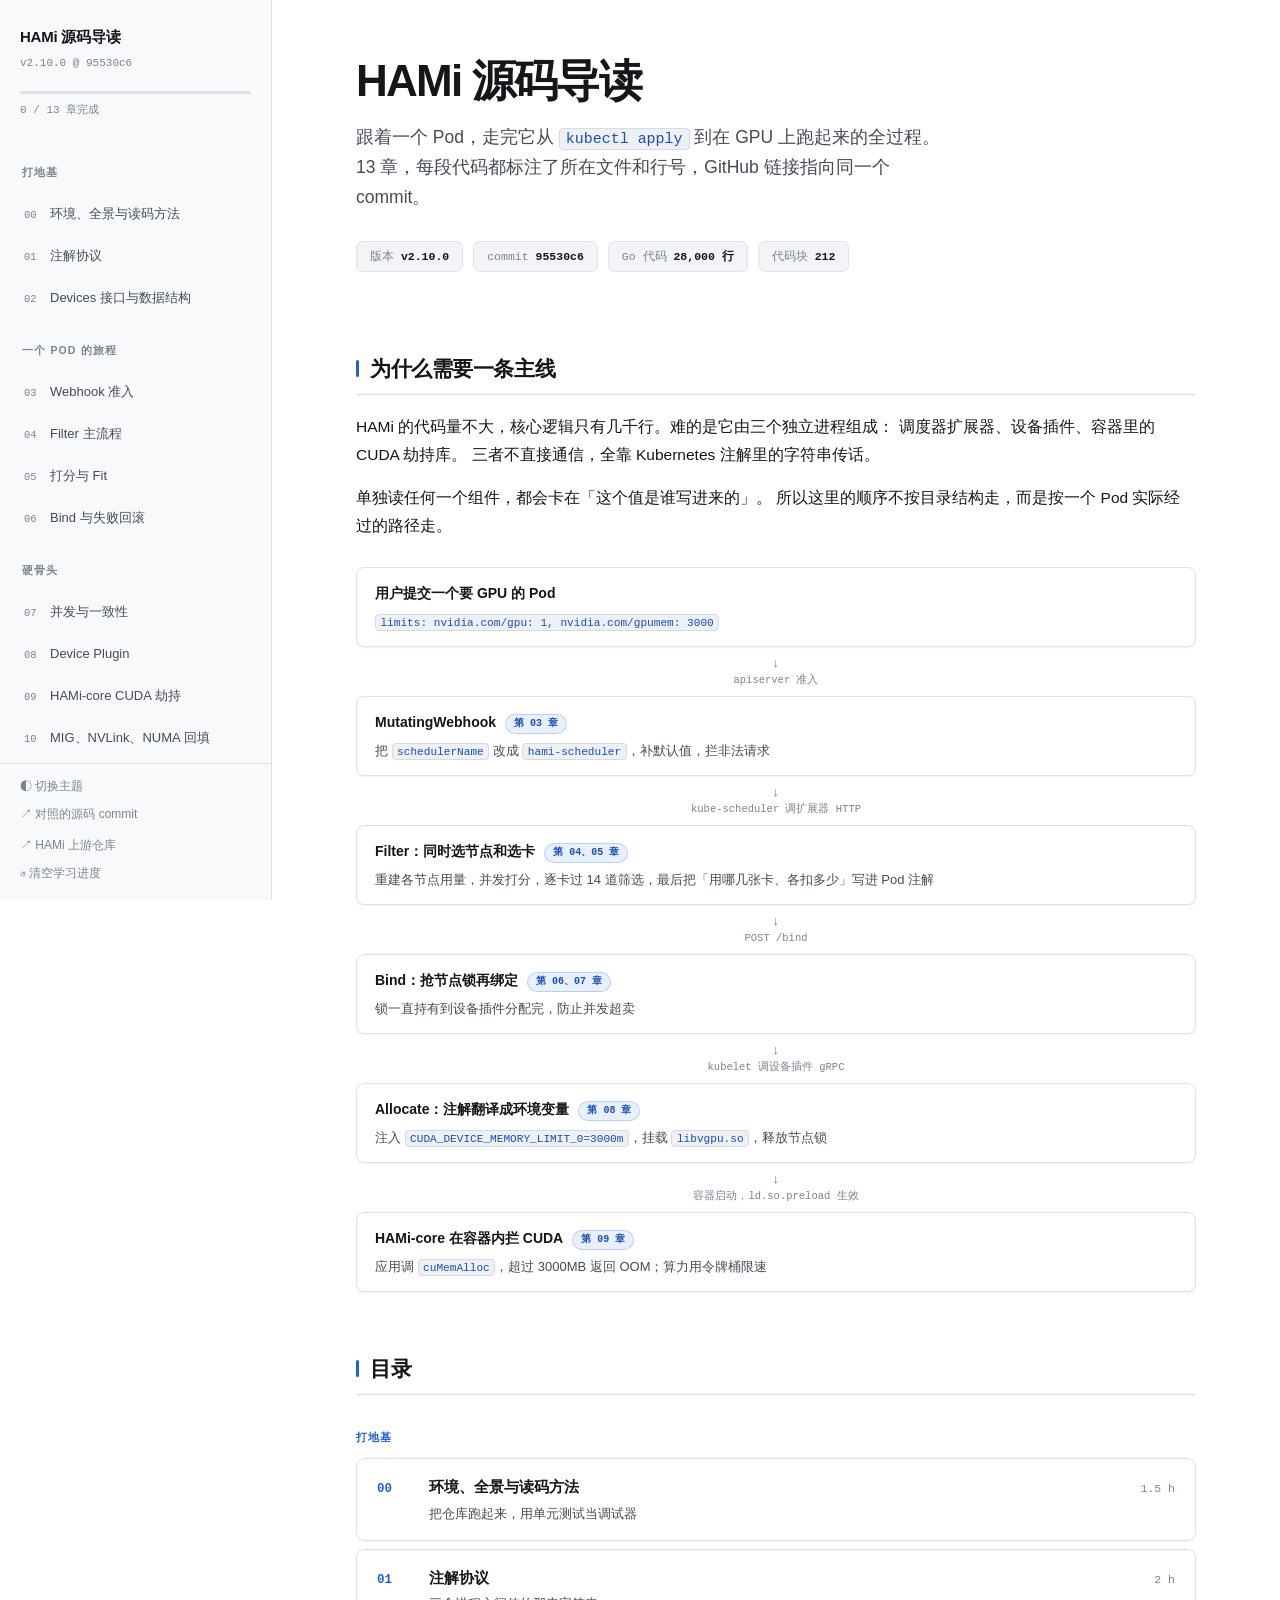
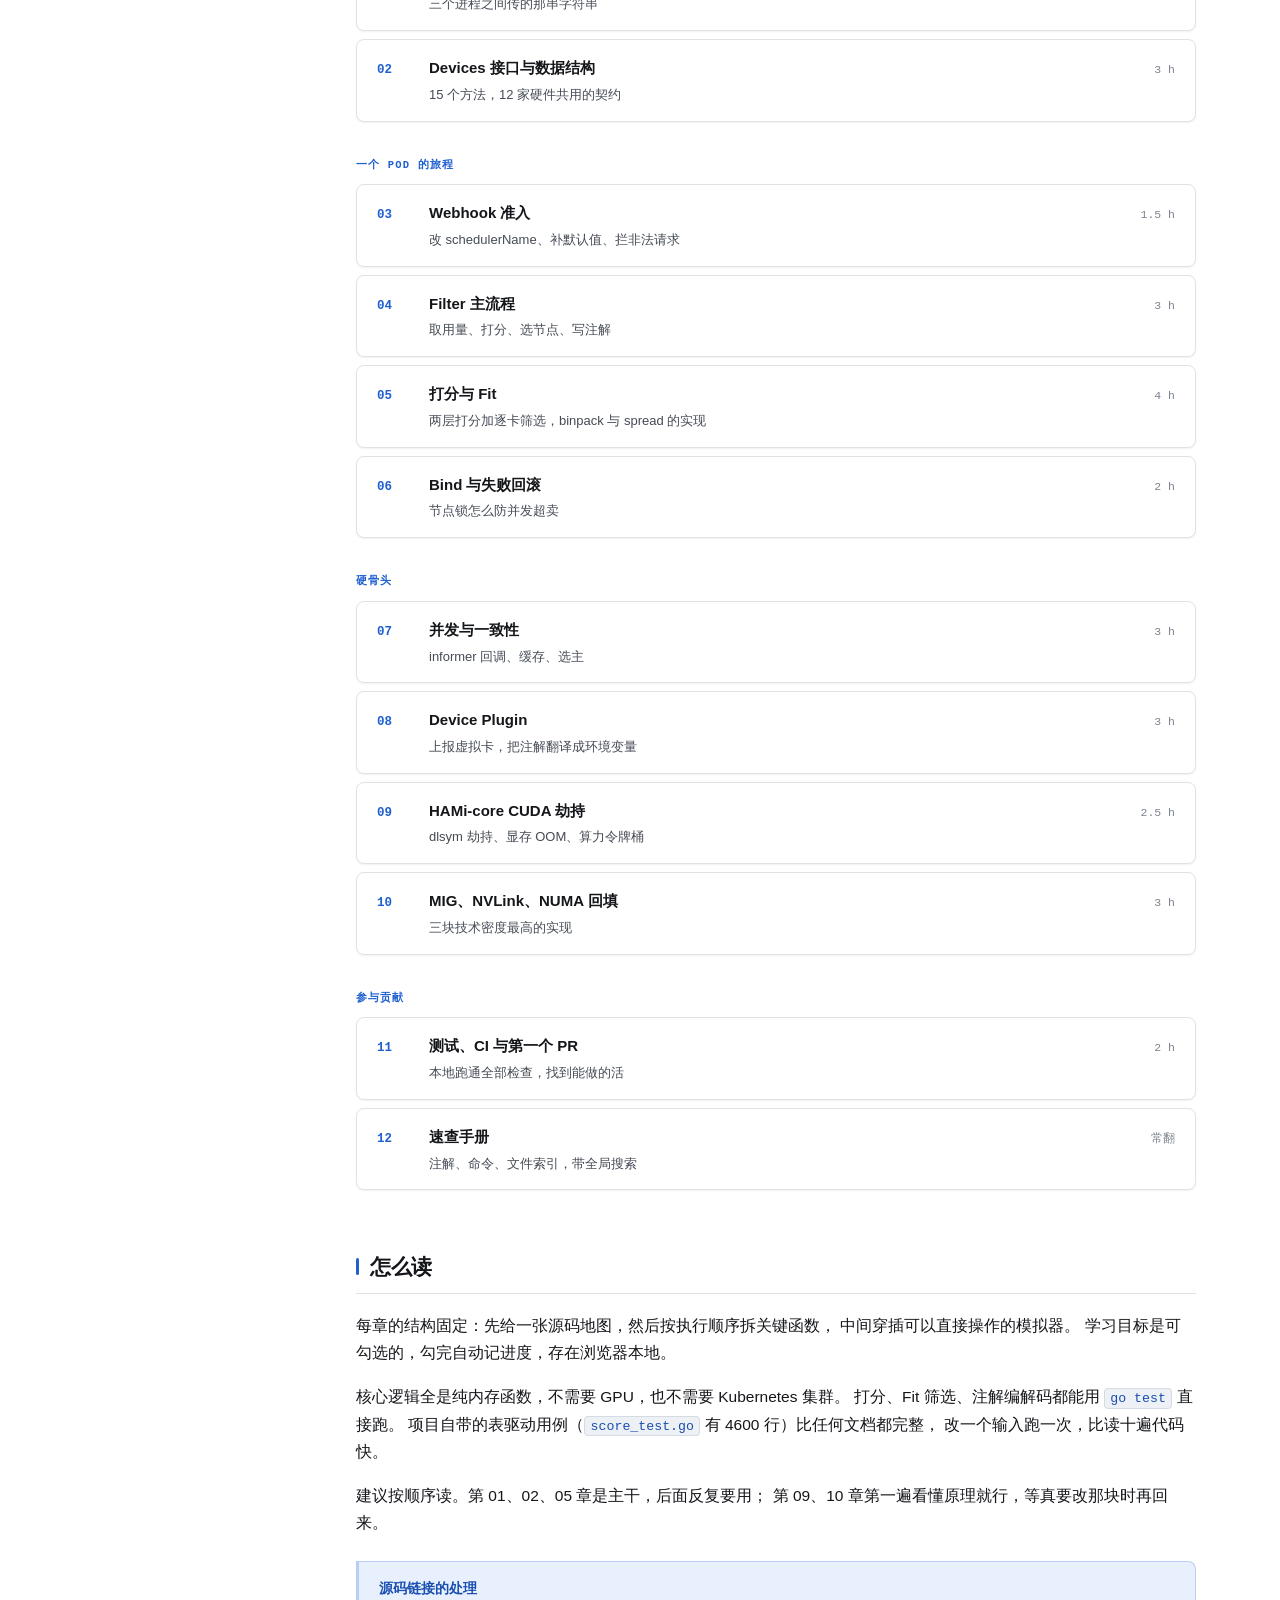
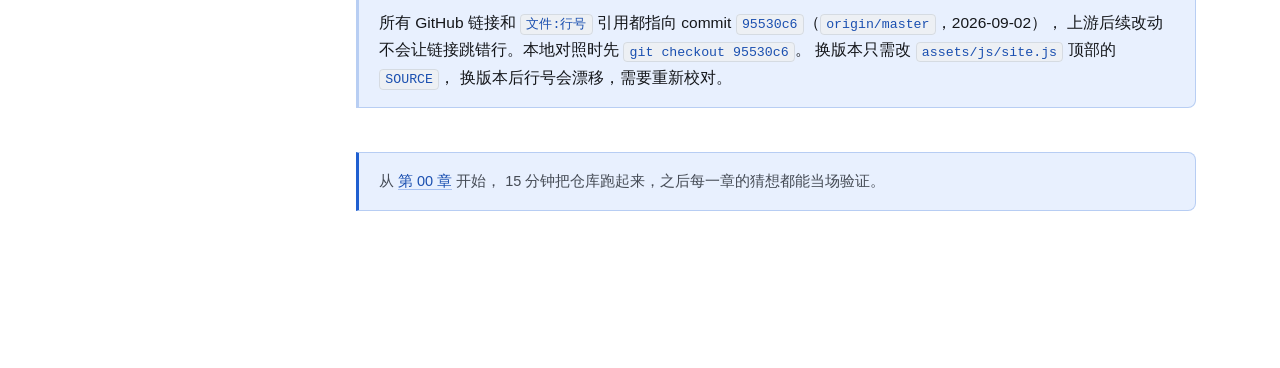
==== index.html @ 04f5b280 "init: HAMi source code walkthrough" ====
<!DOCTYPE html>
<html lang="zh-CN">
<head>
<meta charset="utf-8">
<meta name="viewport" content="width=device-width, initial-scale=1">
<title>HAMi 源码导读</title>
<link rel="stylesheet" href="assets/css/style.css">
<link rel="icon" href="data:image/svg+xml,%3Csvg xmlns='http://www.w3.org/2000/svg' viewBox='0 0 32 32'%3E%3Crect width='32' height='32' rx='7' fill='%2316181d'/%3E%3Ctext x='16' y='23' font-size='17' font-family='monospace' font-weight='bold' fill='%23fff' text-anchor='middle'%3EH%3C/text%3E%3C/svg%3E">
</head>
<body>
<div class="layout">
  <nav class="sidebar" id="sidebar"></nav>
  <main class="main">

    <div class="hero">
      <h1>HAMi 源码导读</h1>
      <p class="tagline">
        跟着一个 Pod，走完它从 <code>kubectl apply</code> 到在 GPU 上跑起来的全过程。
        13 章，每段代码都标注了所在文件和行号，GitHub 链接指向同一个 commit。
      </p>
      <div class="meta-chips">
        <span class="chip">版本 <b>v2.10.0</b></span>
        <span class="chip">commit <b>95530c6</b></span>
        <span class="chip">Go 代码 <b>28,000 行</b></span>
        <span class="chip">代码块 <b>212</b></span>
      </div>
    </div>

    <h2>为什么需要一条主线</h2>

    <p>
      HAMi 的代码量不大，核心逻辑只有几千行。难的是它由三个独立进程组成：
      调度器扩展器、设备插件、容器里的 CUDA 劫持库。
      三者不直接通信，全靠 Kubernetes 注解里的字符串传话。
    </p>

    <p>
      单独读任何一个组件，都会卡在「这个值是谁写进来的」。
      所以这里的顺序不按目录结构走，而是按一个 Pod 实际经过的路径走。
    </p>

    <div class="flow">
      <div class="node">
        <div class="h">用户提交一个要 GPU 的 Pod</div>
        <div class="d"><code>limits: nvidia.com/gpu: 1, nvidia.com/gpumem: 3000</code></div>
      </div>
      <div class="arrow">↓<span class="lbl">apiserver 准入</span></div>
      <div class="node">
        <div class="h">MutatingWebhook<span class="tag">第 03 章</span></div>
        <div class="d">把 <code>schedulerName</code> 改成 <code>hami-scheduler</code>，补默认值，拦非法请求</div>
      </div>
      <div class="arrow">↓<span class="lbl">kube-scheduler 调扩展器 HTTP</span></div>
      <div class="node">
        <div class="h">Filter：同时选节点和选卡<span class="tag">第 04、05 章</span></div>
        <div class="d">重建各节点用量，并发打分，逐卡过 14 道筛选，最后把「用哪几张卡、各扣多少」写进 Pod 注解</div>
      </div>
      <div class="arrow">↓<span class="lbl">POST /bind</span></div>
      <div class="node">
        <div class="h">Bind：抢节点锁再绑定<span class="tag">第 06、07 章</span></div>
        <div class="d">锁一直持有到设备插件分配完，防止并发超卖</div>
      </div>
      <div class="arrow">↓<span class="lbl">kubelet 调设备插件 gRPC</span></div>
      <div class="node">
        <div class="h">Allocate：注解翻译成环境变量<span class="tag">第 08 章</span></div>
        <div class="d">注入 <code>CUDA_DEVICE_MEMORY_LIMIT_0=3000m</code>，挂载 <code>libvgpu.so</code>，释放节点锁</div>
      </div>
      <div class="arrow">↓<span class="lbl">容器启动，ld.so.preload 生效</span></div>
      <div class="node">
        <div class="h">HAMi-core 在容器内拦 CUDA<span class="tag">第 09 章</span></div>
        <div class="d">应用调 <code>cuMemAlloc</code>，超过 3000MB 返回 OOM；算力用令牌桶限速</div>
      </div>
    </div>

    <h2>目录</h2>

    <div id="roadmap"></div>

    <h2>怎么读</h2>

    <p>
      每章的结构固定：先给一张源码地图，然后按执行顺序拆关键函数，
      中间穿插可以直接操作的模拟器。
      学习目标是可勾选的，勾完自动记进度，存在浏览器本地。
    </p>

    <p>
      核心逻辑全是纯内存函数，不需要 GPU，也不需要 Kubernetes 集群。
      打分、Fit 筛选、注解编解码都能用 <code>go test</code> 直接跑。
      项目自带的表驱动用例（<code>score_test.go</code> 有 4600 行）比任何文档都完整，
      改一个输入跑一次，比读十遍代码快。
    </p>

    <p>
      建议按顺序读。第 01、02、05 章是主干，后面反复要用；
      第 09、10 章第一遍看懂原理就行，等真要改那块时再回来。
    </p>

    <div class="note tip">
      <div class="t">源码链接的处理</div>
      <p style="margin-bottom:0">
        所有 GitHub 链接和 <code>文件:行号</code> 引用都指向 commit
        <code>95530c6</code>（<code>origin/master</code>，2026-09-02），
        上游后续改动不会让链接跳错行。本地对照时先 <code>git checkout 95530c6</code>。
        换版本只需改 <code>assets/js/site.js</code> 顶部的 <code>SOURCE</code>，
        换版本后行号会漂移，需要重新校对。
      </p>
    </div>

    <p class="next-hint">
      从 <a href="chapters/00-start.html">第 00 章</a> 开始，
      15 分钟把仓库跑起来，之后每一章的猜想都能当场验证。
    </p>

  </main>
</div>

<script src="assets/js/site.js"></script>
<script>
(function () {
  const host = document.getElementById('roadmap');
  let html = '';
  CHAPTERS.forEach(g => {
    html += `<div class="stage-label">${g.stage}</div><div class="roadmap">`;
    g.items.forEach(c => {
      html += `<a class="rm-card" data-ch="${c.id}" href="chapters/${c.file}">
        <div class="n">${c.id}</div>
        <div>
          <div class="t">${c.title}</div>
          <div class="d">${c.desc}</div>
        </div>
        <div class="r">${c.time}</div>
      </a>`;
    });
    html += '</div>';
  });
  host.innerHTML = html;
  updateProgress();
})();
</script>
</body>
</html>
---- assets/css/style.css ----
/* HAMi 源码导读 */

:root {
  color-scheme: light dark;

  --bg:          #ffffff;
  --bg-side:     #f8f9fb;
  --bg-sunken:   #f2f4f7;
  --bg-raised:   #ffffff;
  --bg-code:     #f7f8fa;
  --bg-code-hd:  #e9ecf1;
  --bg-inset:    #edf0f4;

  --fg:          #14161a;
  --fg-2:        #454b55;
  --fg-3:        #7c838f;

  --line:        #dfe3e8;
  --line-2:      #c3cad3;

  --accent:      #1f5fd0;
  --accent-fg:   #1a4fb0;
  --accent-wash: #e8f0fe;

  --red:         #bd2130;
  --red-wash:    #fdeeef;
  --amber:       #8a5300;
  --amber-wash:  #fdf3e3;
  --green:       #0d7048;
  --green-wash:  #e8f6ef;

  --c-comment:   #7c838f;
  --c-string:    #067a55;
  --c-keyword:   #9c2a70;
  --c-number:    #1355ad;
  --c-type:      #0a6a88;
  --c-fn:        #5f34ad;
  --c-attr:      #1355ad;

  --sidebar-w:   272px;
  --shadow-sm:   0 1px 2px rgba(16,20,28,.06);
  --shadow-md:   0 1px 3px rgba(16,20,28,.07), 0 4px 12px -4px rgba(16,20,28,.06);

  --mono: ui-monospace, "SF Mono", "Cascadia Code", "JetBrains Mono", Menlo, Consolas, monospace;
  --sans: -apple-system, BlinkMacSystemFont, "Segoe UI", Inter, "PingFang SC",
          "Hiragino Sans GB", "Microsoft YaHei", "Noto Sans CJK SC", sans-serif;

  /* 页面内联样式里用到的旧名字 */
  --fg-soft:     var(--fg-2);
  --fg-mute:     var(--fg-3);
  --bg-soft:     var(--bg-sunken);
  --blue:        var(--accent);
  --violet:      var(--accent);
  --rose:        var(--red);
}

@media (prefers-color-scheme: dark) {
  :root:not([data-theme="light"]) {
    --bg:          #0d0f13;
    --bg-side:     #090b0e;
    --bg-sunken:   #171a20;
    --bg-raised:   #14171d;
    --bg-code:     #14171d;
    --bg-code-hd:  #1c2028;
    --bg-inset:    #1f242c;

    --fg:          #eceef2;
    --fg-2:        #a8aeb9;
    --fg-3:        #717986;

    --line:        #262b33;
    --line-2:      #39404b;

    --accent:      #6f9ef8;
    --accent-fg:   #8fb4fb;
    --accent-wash: #131c2e;

    --red:         #f0868e;
    --red-wash:    #251418;
    --amber:       #e0aa4a;
    --amber-wash:  #251d11;
    --green:       #52c48f;
    --green-wash:  #10211b;

    --c-comment:   #717986;
    --c-string:    #74d3a0;
    --c-keyword:   #f294c6;
    --c-number:    #8ab6fa;
    --c-type:      #5ccbea;
    --c-fn:        #c4a0f7;
    --c-attr:      #8ab6fa;

    --shadow-sm:   0 1px 2px rgba(0,0,0,.45);
    --shadow-md:   0 1px 3px rgba(0,0,0,.5), 0 6px 16px -6px rgba(0,0,0,.6);
  }
}

:root[data-theme="dark"] {
  --bg:          #0d0f13;
  --bg-side:     #090b0e;
  --bg-sunken:   #171a20;
  --bg-raised:   #14171d;
  --bg-code:     #14171d;
  --bg-code-hd:  #1c2028;
  --bg-inset:    #1f242c;
  --fg:          #eceef2;
  --fg-2:        #a8aeb9;
  --fg-3:        #717986;
  --line:        #262b33;
  --line-2:      #39404b;
  --accent:      #6f9ef8;
  --accent-fg:   #8fb4fb;
  --accent-wash: #131c2e;
  --red:         #f0868e;
  --red-wash:    #251418;
  --amber:       #e0aa4a;
  --amber-wash:  #251d11;
  --green:       #52c48f;
  --green-wash:  #10211b;
  --c-comment:   #717986;
  --c-string:    #74d3a0;
  --c-keyword:   #f294c6;
  --c-number:    #8ab6fa;
  --c-type:      #5ccbea;
  --c-fn:        #c4a0f7;
  --c-attr:      #8ab6fa;
  --shadow-sm:   0 1px 2px rgba(0,0,0,.45);
  --shadow-md:   0 1px 3px rgba(0,0,0,.5), 0 6px 16px -6px rgba(0,0,0,.6);
}

* { box-sizing: border-box; }
html { scroll-behavior: smooth; scroll-padding-top: 32px; -webkit-text-size-adjust: 100%; }

body {
  margin: 0;
  background: var(--bg);
  color: var(--fg);
  font-family: var(--sans);
  font-size: 15.5px;
  line-height: 1.78;
  -webkit-font-smoothing: antialiased;
}

/* ══ 滚动条 ══ */
* { scrollbar-width: thin; scrollbar-color: var(--line-2) transparent; }
::-webkit-scrollbar { width: 11px; height: 11px; }
::-webkit-scrollbar-track { background: transparent; }
::-webkit-scrollbar-thumb {
  background: var(--line-2);
  border: 3px solid transparent;
  border-radius: 8px;
  background-clip: padding-box;
}
::-webkit-scrollbar-thumb:hover { background: var(--fg-3); background-clip: padding-box; }
::-webkit-scrollbar-corner { background: transparent; }

/* ══ 布局 ══ */
.layout { display: flex; }

.sidebar {
  width: var(--sidebar-w);
  flex: 0 0 var(--sidebar-w);
  background: var(--bg-side);
  border-right: 1px solid var(--line);
  position: sticky; top: 0; height: 100vh;
  display: flex; flex-direction: column;   /* 底部那组链接固定，不跟着滚 */
  overflow: hidden;
  padding: 24px 0 0;
}

.main { flex: 1 1 auto; min-width: 0; padding: 56px 60px 160px; max-width: 960px; margin: 0 auto; }

@media (max-width: 900px) {
  .sidebar {
    position: fixed; z-index: 60; left: 0; top: 0;
    transform: translateX(-100%); transition: transform .2s cubic-bezier(.4,0,.2,1);
  }
  .sidebar.open { transform: none; box-shadow: 0 0 0 100vmax rgba(0,0,0,.45); }
  .main { padding: 70px 20px 120px; }
  .menu-btn { display: flex !important; }
}

.menu-btn {
  display: none; position: fixed; top: 12px; left: 12px; z-index: 70;
  width: 36px; height: 36px; border-radius: 8px;
  align-items: center; justify-content: center;
  background: var(--bg); border: 1px solid var(--line-2);
  color: var(--fg); cursor: pointer; font-size: 15px; box-shadow: var(--shadow-sm);
}

/* ══ 侧边栏 ══ */
.brand { flex: none; padding: 0 20px 18px; }
.brand a { text-decoration: none; color: inherit; display: block; border: 0; }
.brand h1 { font-size: 15px; font-weight: 700; margin: 0 0 3px; letter-spacing: -.015em; }
.brand .sub { font-size: 11px; color: var(--fg-3); font-family: var(--mono); }

.progress-wrap { flex: none; padding: 0 20px 6px; }
.progress-bar { height: 3px; background: var(--line); border-radius: 2px; overflow: hidden; }
.progress-bar > i {
  display: block; height: 100%; background: var(--accent);
  width: 0; border-radius: 2px; transition: width .4s cubic-bezier(.4,0,.2,1);
}
.progress-text { font-size: 11px; color: var(--fg-3); margin-top: 7px; font-family: var(--mono); }

.nav {
  flex: 1 1 auto; overflow-y: auto; overscroll-behavior: contain;
  list-style: none; margin: 18px 0 0; padding: 0 10px 16px;
}
.nav .group {
  font-size: 10.5px; letter-spacing: .11em; text-transform: uppercase;
  color: var(--fg-3); padding: 18px 12px 7px; font-weight: 700;
}
.nav li:first-child .group { padding-top: 0; }
.nav a {
  display: flex; align-items: baseline; gap: 10px;
  padding: 7px 12px; border-radius: 6px;
  color: var(--fg-2); text-decoration: none; border: 0;
  font-size: 13px; line-height: 1.55;
  border-left: 2px solid transparent;
}
.nav a:hover { background: var(--bg-sunken); color: var(--fg); }
.nav a.active {
  background: var(--accent-wash); color: var(--accent-fg);
  font-weight: 700; border-left-color: var(--accent);
  border-radius: 0 6px 6px 0;
}
.nav .num { flex: 0 0 auto; font-family: var(--mono); font-size: 10.5px; color: var(--fg-3); min-width: 16px; }
.nav a.active .num { color: var(--accent); }
.nav .t { flex: 1 1 auto; }
.nav .done-dot { flex: 0 0 auto; color: var(--green); font-size: 11px; }

.side-foot {
  flex: none;                                  /* 钉在底部，不随目录滚动 */
  padding: 14px 20px 18px; margin: 0;
  border-top: 1px solid var(--line);
  background: var(--bg-side);
}
.side-foot button, .side-foot a {
  display: block; width: 100%; text-align: left; margin-bottom: 9px;
  background: none; border: 0; padding: 0; font-size: 12px;
  color: var(--fg-3); cursor: pointer; font-family: inherit; text-decoration: none;
}
.side-foot > :last-child { margin-bottom: 0; }
.side-foot button:hover, .side-foot a:hover { color: var(--accent-fg); }

/* ══ 排版 ══ */
.page-kicker {
  font-family: var(--mono); font-size: 11.5px; color: var(--accent);
  letter-spacing: .03em; margin-bottom: 14px; font-weight: 600;
}
h1.page-title { font-size: 34px; line-height: 1.22; margin: 0 0 16px; letter-spacing: -.03em; font-weight: 700; }
.page-lede { font-size: 17px; line-height: 1.72; color: var(--fg-2); margin: 0 0 42px; }

h2 {
  font-size: 21px; margin: 62px 0 18px; letter-spacing: -.02em;
  font-weight: 700; line-height: 1.4;
  padding-bottom: 11px; border-bottom: 1px solid var(--line);
}
h2::before {
  content: ""; display: inline-block;
  width: 3px; height: .82em; border-radius: 2px;
  background: var(--accent); margin-right: 11px; vertical-align: -1px;
}
h3 { font-size: 16.5px; margin: 40px 0 12px; font-weight: 700; letter-spacing: -.012em; }
h4 { font-size: 14.5px; margin: 26px 0 8px; color: var(--fg-2); font-weight: 650; }

p { margin: 0 0 16px; }
ul, ol { margin: 0 0 16px; padding-left: 22px; }
li { margin-bottom: 8px; }
li::marker { color: var(--fg-3); }
li > ul, li > ol { margin-top: 8px; }

a { color: var(--accent-fg); text-decoration: none; border-bottom: 1px solid color-mix(in srgb, var(--accent) 32%, transparent); }
a:hover { border-bottom-color: var(--accent); background: color-mix(in srgb, var(--accent) 8%, transparent); }

strong, b { font-weight: 700; color: var(--fg); }

code:not(pre code) {
  font-family: var(--mono); font-size: .855em;
  background: var(--bg-inset); padding: .14em .4em; border-radius: 4px;
  color: var(--accent-fg); border: 1px solid color-mix(in srgb, var(--line-2) 55%, transparent);
}
a code { color: inherit; border-color: transparent; }
strong code, b code, th code { color: var(--fg); }

hr { border: 0; border-top: 1px solid var(--line); margin: 48px 0; }

/* ══ 代码块 ══ */
.codeblock {
  margin: 20px 0 26px;
  border: 1px solid var(--line);
  border-radius: 8px;
  overflow: hidden;
  background: var(--bg-code);
  box-shadow: var(--shadow-sm);
}
.codeblock > header {
  display: flex; align-items: center; gap: 10px;
  padding: 9px 18px;
  background: var(--bg-code-hd);
  border-bottom: 1px solid var(--line);
  font-family: var(--mono); font-size: 11px; color: var(--fg-3);
  flex-wrap: wrap;
}
.codeblock > header .path b { color: var(--fg); font-weight: 700; }
.codeblock > header .spacer { flex: 1 1 auto; }
.codeblock > header a.gh,
.codeblock > header button {
  font-family: var(--mono); font-size: 10.5px;
  background: none; border: 0; color: var(--fg-3);
  padding: 2px 0; cursor: pointer; text-decoration: none; white-space: nowrap;
}
.codeblock > header a.gh:hover,
.codeblock > header button:hover { color: var(--accent-fg); background: none; }
.codeblock > header button { margin-left: 14px; }

.codeblock pre {
  margin: 0; padding: 14px 0; overflow-x: auto;
  font-family: var(--mono); font-size: 12.5px; line-height: 1.75;
  tab-size: 4; -moz-tab-size: 4;
}
.codeblock pre code { display: block; min-width: max-content; }

/* 每行左右都留内边距，没有行号的块（终端命令等）也不会贴着边框 */
.codeblock .row { display: block; padding: 0 18px; }
.codeblock .ln {
  display: inline-block; width: 40px; padding-right: 12px; margin-right: 15px;
  text-align: right; color: var(--fg-3); opacity: .7; user-select: none;
  border-right: 1px solid var(--line);
  font-variant-numeric: tabular-nums;
}
.codeblock .row.hl { background: var(--accent-wash); box-shadow: inset 2px 0 0 var(--accent); }
.codeblock .row.hl .ln { opacity: 1; color: var(--accent); border-right-color: color-mix(in srgb, var(--accent) 40%, transparent); }

.tok-comment { color: var(--c-comment); }
.tok-string  { color: var(--c-string); }
.tok-keyword { color: var(--c-keyword); }
.tok-number  { color: var(--c-number); }
.tok-type    { color: var(--c-type); }
.tok-fn      { color: var(--c-fn); }
.tok-attr    { color: var(--c-attr); }

/* ══ 旁注 ══ */
.note {
  border: 1px solid var(--line);
  border-left: 3px solid var(--line-2);
  border-radius: 0 8px 8px 0;
  background: var(--bg-sunken);
  padding: 15px 20px;
  margin: 24px 0;
}
.note > .t { font-weight: 700; font-size: 13.5px; margin-bottom: 8px; color: var(--fg); }
.note > :last-child { margin-bottom: 0; }
.note .codeblock { box-shadow: none; background: var(--bg); }

.note.warn { border-left-color: var(--amber); background: var(--amber-wash); border-color: color-mix(in srgb, var(--amber) 26%, transparent); }
.note.warn > .t { color: var(--amber); }
.note.trap { border-left-color: var(--red); background: var(--red-wash); border-color: color-mix(in srgb, var(--red) 24%, transparent); }
.note.trap > .t { color: var(--red); }
.note.tip, .note.analogy {
  border-left-color: var(--accent); background: var(--accent-wash);
  border-color: color-mix(in srgb, var(--accent) 24%, transparent);
}
.note.tip > .t, .note.analogy > .t { color: var(--accent-fg); }

/* ══ 表格 ══ */
.tbl-wrap {
  overflow-x: auto; margin: 20px 0 28px;
  border: 1px solid var(--line); border-radius: 8px; box-shadow: var(--shadow-sm);
}
table { border-collapse: collapse; width: 100%; font-size: 13.5px; line-height: 1.65; }
th, td { padding: 11px 18px; text-align: left; border-bottom: 1px solid var(--line); vertical-align: top; }
th {
  background: var(--bg-code-hd); font-weight: 700; font-size: 11px; color: var(--fg-2);
  text-transform: uppercase; letter-spacing: .07em; white-space: nowrap;
}
tr:hover td { background: color-mix(in srgb, var(--accent) 4%, transparent); }
tr:last-child td { border-bottom: 0; }
td code, th code { font-size: 12px; }

/* ══ 学习目标 ══ */
.goals {
  border: 1px solid var(--line); border-left: 3px solid var(--accent);
  border-radius: 0 8px 8px 0;
  background: var(--bg-sunken);
  padding: 18px 22px; margin: 0 0 44px;
}
.goals h3 {
  margin: 0 0 14px; font-size: 11px; color: var(--accent-fg);
  text-transform: uppercase; letter-spacing: .1em; font-weight: 700;
}
.goals ul { list-style: none; padding: 0; margin: 0; }
.goals li { display: flex; gap: 11px; align-items: flex-start; margin-bottom: 10px; font-size: 14px; }
.goals li:last-child { margin-bottom: 0; }
.goals input[type=checkbox] {
  margin: 6px 0 0; accent-color: var(--accent); width: 14px; height: 14px; flex: none; cursor: pointer;
}
.goals label { cursor: pointer; color: var(--fg-2); line-height: 1.68; }
.goals input:checked + label { color: var(--fg-3); text-decoration: line-through; }

/* ══ 步骤 ══ */
.steps { counter-reset: step; list-style: none; padding: 0; margin: 24px 0; }
.steps > li { counter-increment: step; position: relative; padding-left: 42px; margin-bottom: 28px; }
.steps > li::before {
  content: counter(step, decimal-leading-zero);
  position: absolute; left: 0; top: 1px;
  width: 27px; height: 27px; border-radius: 50%;
  background: var(--accent-wash); color: var(--accent-fg);
  border: 1px solid color-mix(in srgb, var(--accent) 26%, transparent);
  font-family: var(--mono); font-size: 11px; font-weight: 700;
  display: flex; align-items: center; justify-content: center;
}
.steps > li > .st { font-weight: 700; display: block; margin-bottom: 6px; }

/* ══ 流程 ══ */
.flow { margin: 28px 0; display: flex; flex-direction: column; }
.flow .node {
  border: 1px solid var(--line); border-radius: 8px;
  padding: 14px 18px; background: var(--bg-raised); box-shadow: var(--shadow-sm);
}
.flow .node .h { font-weight: 700; font-size: 14px; line-height: 1.6; }
.flow .node .h .tag {
  display: inline-block; margin-left: 9px; vertical-align: 1px;
  font-family: var(--mono); font-size: 10px; font-weight: 600;
  color: var(--accent-fg); background: var(--accent-wash);
  border: 1px solid color-mix(in srgb, var(--accent) 22%, transparent);
  padding: 1px 8px; border-radius: 20px;
}
.flow .node .d { font-size: 13px; color: var(--fg-2); margin-top: 6px; line-height: 1.65; }
.flow .node .src { font-family: var(--mono); font-size: 11px; margin-top: 8px; }
.flow .arrow { align-self: center; color: var(--fg-3); font-size: 13px; line-height: 1; padding: 10px 0; font-family: var(--mono); text-align: center; }
.flow .arrow .lbl { font-size: 10.5px; color: var(--fg-3); display: block; margin-top: 5px; }

/* ══ 交互面板 ══ */
.lab {
  border: 1px solid var(--line-2); border-radius: 8px;
  margin: 28px 0; overflow: hidden; box-shadow: var(--shadow-md);
  background: var(--bg-raised);
}
.lab > header {
  padding: 12px 18px; border-bottom: 1px solid var(--line);
  background: var(--bg-code-hd);
  font-weight: 700; font-size: 13.5px; line-height: 1.6;
}
.lab > header .badge {
  display: inline-block; margin-left: 9px; vertical-align: 1px;
  font-family: var(--mono); font-size: 9.5px; letter-spacing: .08em; text-transform: uppercase;
  color: var(--accent-fg); background: var(--accent-wash);
  border: 1px solid color-mix(in srgb, var(--accent) 24%, transparent);
  padding: 2px 8px; border-radius: 20px; font-weight: 700;
}
.lab .body { padding: 18px; }
.lab .body > p:first-child { margin-top: 0; }
.lab .row2 { display: grid; grid-template-columns: 1fr 1fr; gap: 16px; }
@media (max-width: 720px) { .lab .row2 { grid-template-columns: 1fr; } }

.lab label.f {
  display: block; font-size: 10.5px; color: var(--fg-3); margin-bottom: 5px;
  font-family: var(--mono); letter-spacing: .05em; text-transform: uppercase;
}
.lab input[type=text], .lab input[type=number], .lab select, .lab textarea {
  width: 100%; padding: 7px 11px; border-radius: 6px;
  border: 1px solid var(--line-2); background: var(--bg); color: var(--fg);
  font-family: var(--mono); font-size: 12px;
}
.lab textarea { resize: vertical; line-height: 1.65; }
.lab input:focus, .lab select:focus, .lab textarea:focus {
  outline: none; border-color: var(--accent);
  box-shadow: 0 0 0 3px color-mix(in srgb, var(--accent) 18%, transparent);
}
.lab .btn {
  background: var(--accent); color: #fff; border: 1px solid transparent;
  border-radius: 6px; padding: 7px 16px; font-size: 12.5px; font-weight: 700;
  cursor: pointer; font-family: inherit; line-height: 1.6;
}
.lab .btn:hover { filter: brightness(1.1); }
.lab .btn.ghost { background: var(--bg); color: var(--fg-2); border-color: var(--line-2); font-weight: 500; }
.lab .btn.ghost:hover { color: var(--accent-fg); border-color: var(--accent); filter: none; }
.lab .out {
  margin-top: 16px; background: var(--bg-code); border: 1px solid var(--line);
  border-radius: 7px; padding: 15px 18px; font-family: var(--mono); font-size: 12px;
  line-height: 1.8; overflow-x: auto; white-space: pre-wrap; word-break: break-word;
}
.lab .out .ok   { color: var(--green); }
.lab .out .bad  { color: var(--red); }
.lab .out .dim  { color: var(--fg-3); }
.lab .out .key  { color: var(--accent-fg); }
.lab .out .warn { color: var(--amber); }
.lab .field-row { display: flex; gap: 12px; align-items: flex-end; flex-wrap: wrap; margin-bottom: 14px; }
.lab .field-row > div { flex: 1 1 108px; min-width: 90px; }
.lab .btns { display: flex; gap: 8px; flex-wrap: wrap; }

.devbar { margin-bottom: 14px; }
.devbar .top { display: flex; justify-content: space-between; gap: 12px; font-family: var(--mono); font-size: 11px; margin-bottom: 5px; }
.devbar .track { height: 8px; background: var(--bg-inset); border-radius: 4px; overflow: hidden; display: flex; }
.devbar .track i { display: block; height: 100%; }
.devbar .track i.used { background: var(--fg-3); }
.devbar .track i.new  { background: var(--accent); }
.devbar.rejected .track i.used { background: color-mix(in srgb, var(--red) 60%, transparent); }
.devbar .why { font-size: 11px; color: var(--red); font-family: var(--mono); margin-top: 5px; }
.devbar .why.pass { color: var(--green); }


/* ══ 自测 ══ */
.quiz {
  border: 1px solid var(--line); border-radius: 8px;
  background: var(--bg-raised); box-shadow: var(--shadow-sm);
  padding: 18px 20px; margin: 24px 0;
}
/* .q 里既有自由文本又有 <code>，不能用 flex，否则每段都会被拆成一列 */
.quiz .q { font-weight: 700; margin-bottom: 14px; font-size: 14.5px; line-height: 1.72; }
.quiz .qn {
  display: inline-block; margin-right: 10px; vertical-align: 2px;
  color: var(--accent-fg); background: var(--accent-wash);
  border: 1px solid color-mix(in srgb, var(--accent) 24%, transparent);
  font-family: var(--mono); font-size: 10.5px; font-weight: 700;
  padding: 1px 8px; border-radius: 20px;
}
.quiz .q code { font-weight: 600; white-space: normal; }
.quiz .opt {
  display: flex; gap: 11px; align-items: flex-start;
  padding: 10px 14px; border: 1px solid var(--line); border-radius: 7px;
  margin-bottom: 8px; cursor: pointer; font-size: 13.5px; line-height: 1.65;
  background: var(--bg); transition: border-color .12s, background .12s;
}
.quiz .opt:hover { border-color: var(--accent); background: var(--accent-wash); }
.quiz .opt .k { font-family: var(--mono); font-weight: 700; color: var(--fg-3); flex: none; font-size: 12px; padding-top: 1px; }
.quiz .opt > span:last-child { flex: 1 1 auto; min-width: 0; }
.quiz .opt.correct { border-color: var(--green); background: var(--green-wash); }
.quiz .opt.correct .k { color: var(--green); }
.quiz .opt.wrong { border-color: var(--red); background: var(--red-wash); }
.quiz .opt.wrong .k { color: var(--red); }
.quiz .expl {
  display: none; margin-top: 12px; padding: 14px 16px; border-radius: 7px;
  background: var(--bg-sunken); border: 1px solid var(--line);
  border-left: 3px solid var(--accent);
  font-size: 13.5px; color: var(--fg-2); line-height: 1.8;
}
.quiz .expl.show { display: block; }
.quiz .expl b, .quiz .expl strong { color: var(--fg); }

/* ══ 折叠 ══ */
details.fold {
  border: 1px solid var(--line); border-radius: 8px;
  background: var(--bg-raised); margin: 14px 0; overflow: hidden;
}
details.fold > summary {
  padding: 12px 18px; cursor: pointer; font-weight: 700; font-size: 13.5px;
  list-style: none; line-height: 1.6;
  background: var(--bg-sunken);
}
details.fold > summary::-webkit-details-marker { display: none; }
details.fold > summary::before { content: "+"; color: var(--accent); font-family: var(--mono); font-size: 13px; font-weight: 700; margin-right: 10px; }
details.fold[open] > summary::before { content: "\2212"; }
details.fold > summary:hover { color: var(--accent-fg); }
details.fold > .fold-body { padding: 16px 18px; border-top: 1px solid var(--line); }
details.fold > .fold-body > :first-child { margin-top: 0; }
details.fold > .fold-body > :last-child { margin-bottom: 0; }
details.fold .fold { margin: 10px 0; }

/* 章末承接段 */
.next-hint {
  margin: 44px 0 0; padding: 16px 20px;
  border: 1px solid color-mix(in srgb, var(--accent) 24%, transparent);
  border-left: 3px solid var(--accent);
  background: var(--accent-wash);
  border-radius: 0 8px 8px 0;
  color: var(--fg-2); font-size: 14.5px;
}

/* ══ 上下章 ══ */
.chapter-nav { display: flex; gap: 14px; margin-top: 80px; }
.chapter-nav a {
  flex: 1 1 0; padding: 16px 20px; min-width: 0;
  border: 1px solid var(--line); border-radius: 8px;
  background: var(--bg-raised); text-decoration: none; color: inherit;
  box-shadow: var(--shadow-sm);
}
.chapter-nav a:hover { border-color: var(--accent); background: var(--accent-wash); }
.chapter-nav .dir { font-size: 11px; color: var(--fg-3); font-family: var(--mono); margin-bottom: 5px; }
.chapter-nav .ttl { font-weight: 700; font-size: 14px; line-height: 1.5; }
.chapter-nav a.next { text-align: right; }
@media (max-width: 640px) { .chapter-nav { flex-direction: column; } .chapter-nav a.next { text-align: left; } }

/* ══ 首页 ══ */
.hero { padding: 0 0 10px; }
.hero h1 { font-size: 44px; line-height: 1.12; margin: 0 0 18px; letter-spacing: -.04em; font-weight: 750; }
.hero .tagline { font-size: 17.5px; line-height: 1.7; color: var(--fg-2); max-width: 62ch; margin: 0 0 28px; }

.meta-chips { display: flex; gap: 10px; flex-wrap: wrap; margin-bottom: 10px; }
.chip {
  font-size: 11.5px; color: var(--fg-3); font-family: var(--mono);
  border: 1px solid var(--line); background: var(--bg-sunken);
  padding: 6px 13px; border-radius: 7px; line-height: 1.5;
}
.chip b { color: var(--fg); font-weight: 700; }

.roadmap { display: flex; flex-direction: column; gap: 8px; margin: 0 0 6px; }
.rm-card {
  display: grid; grid-template-columns: 36px 1fr auto; gap: 16px; align-items: baseline;
  padding: 15px 20px; text-decoration: none; color: inherit;
  border: 1px solid var(--line); border-radius: 8px; background: var(--bg-raised);
  box-shadow: var(--shadow-sm);
}
.rm-card:hover { border-color: var(--accent); background: var(--accent-wash); }
.rm-card:hover .t { color: var(--accent-fg); }
.rm-card .n { font-family: var(--mono); font-size: 12.5px; color: var(--accent); font-weight: 700; }
.rm-card.done .n { color: var(--green); }
.rm-card.done .n::after { content: " \2713"; }
.rm-card .t { font-weight: 700; font-size: 15px; margin-bottom: 3px; }
.rm-card .d { font-size: 13px; color: var(--fg-2); line-height: 1.6; }
.rm-card .r { font-family: var(--mono); font-size: 11.5px; color: var(--fg-3); text-align: right; white-space: nowrap; }
@media (max-width: 640px) { .rm-card { grid-template-columns: 30px 1fr; } .rm-card .r { display: none; } }

.stage-label {
  font-family: var(--mono); font-size: 10.5px; letter-spacing: .11em; text-transform: uppercase;
  color: var(--accent); margin: 34px 0 10px; font-weight: 700;
}

.kbd { font-family: var(--mono); font-size: 11px; border: 1px solid var(--line-2); border-bottom-width: 2px; border-radius: 4px; padding: 1px 5px; background: var(--bg-sunken); }

.toast {
  position: fixed; bottom: 28px; left: 50%; transform: translateX(-50%) translateY(12px);
  background: var(--fg); color: var(--bg); padding: 9px 18px; border-radius: 8px;
  font-size: 12.5px; opacity: 0; pointer-events: none;
  transition: opacity .2s, transform .2s; z-index: 200; box-shadow: var(--shadow-md);
}
.toast.show { opacity: 1; transform: translateX(-50%); }

::selection { background: color-mix(in srgb, var(--accent) 26%, transparent); }
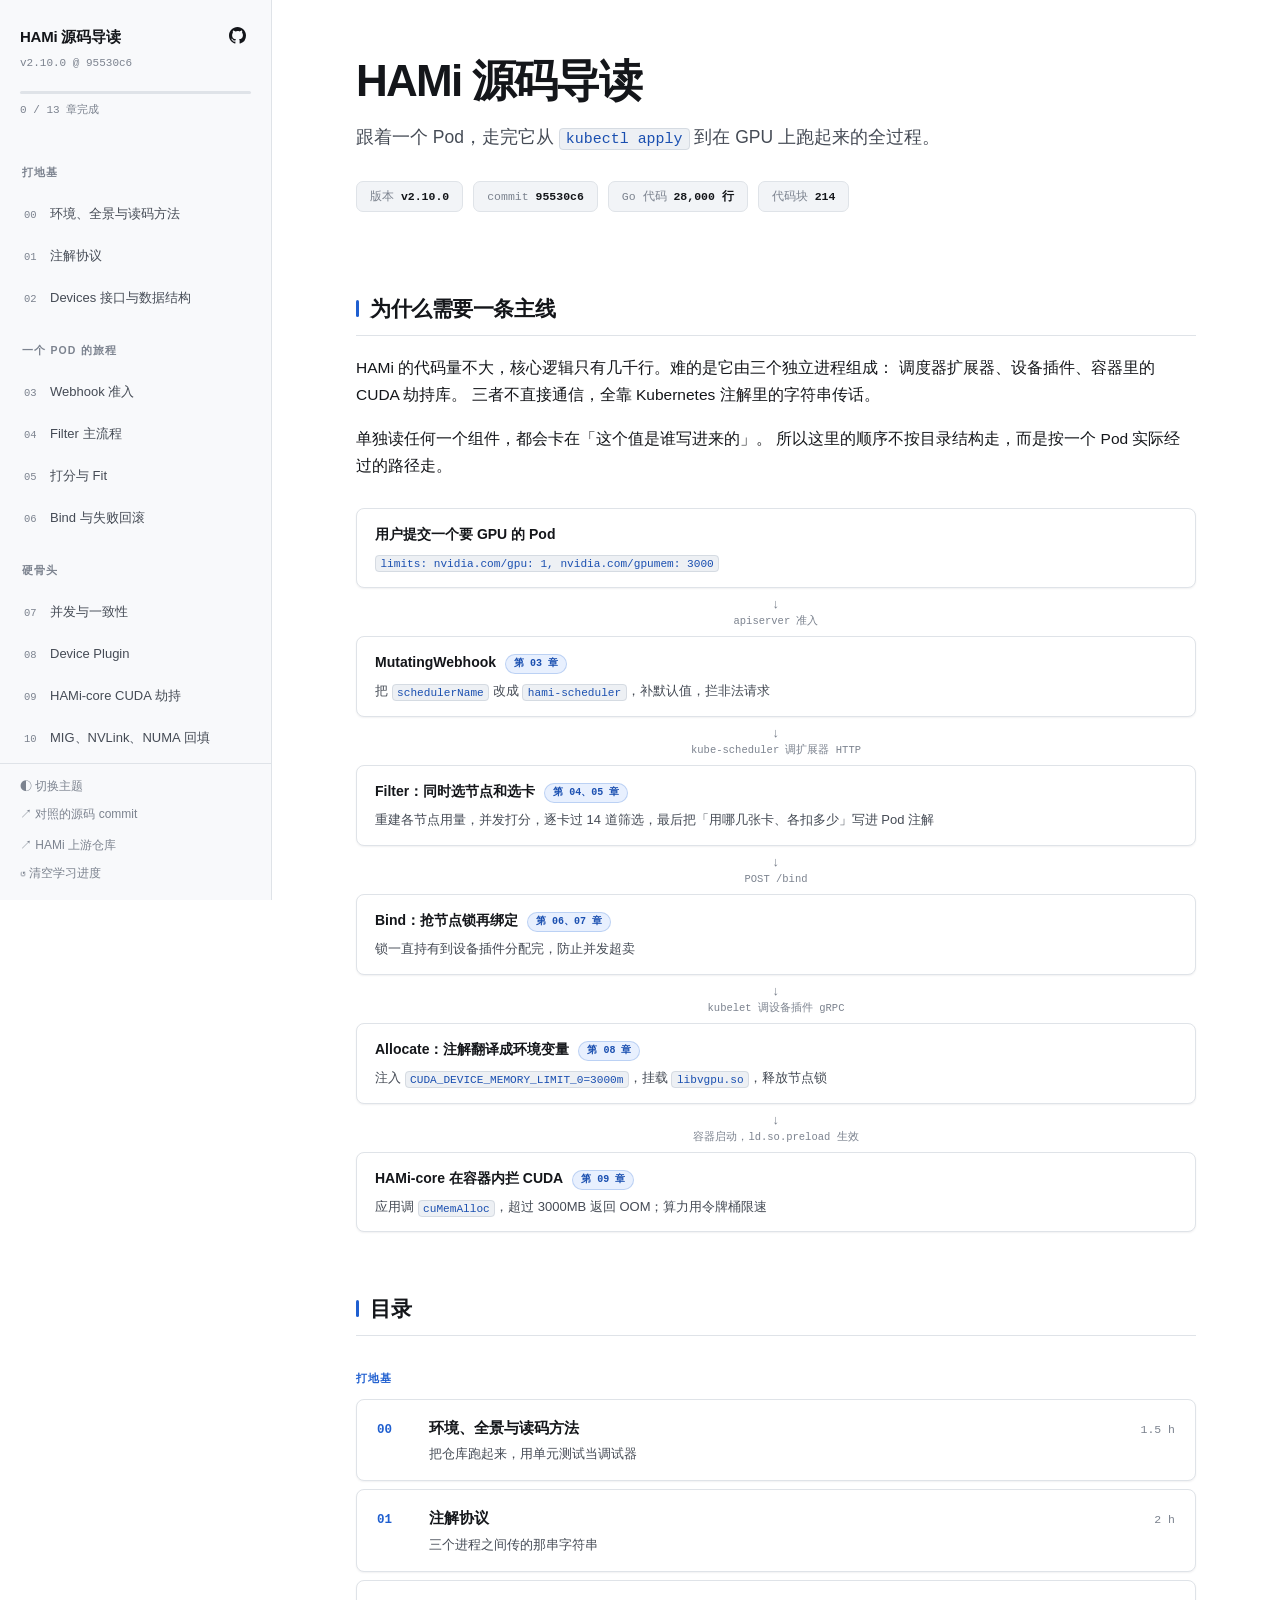
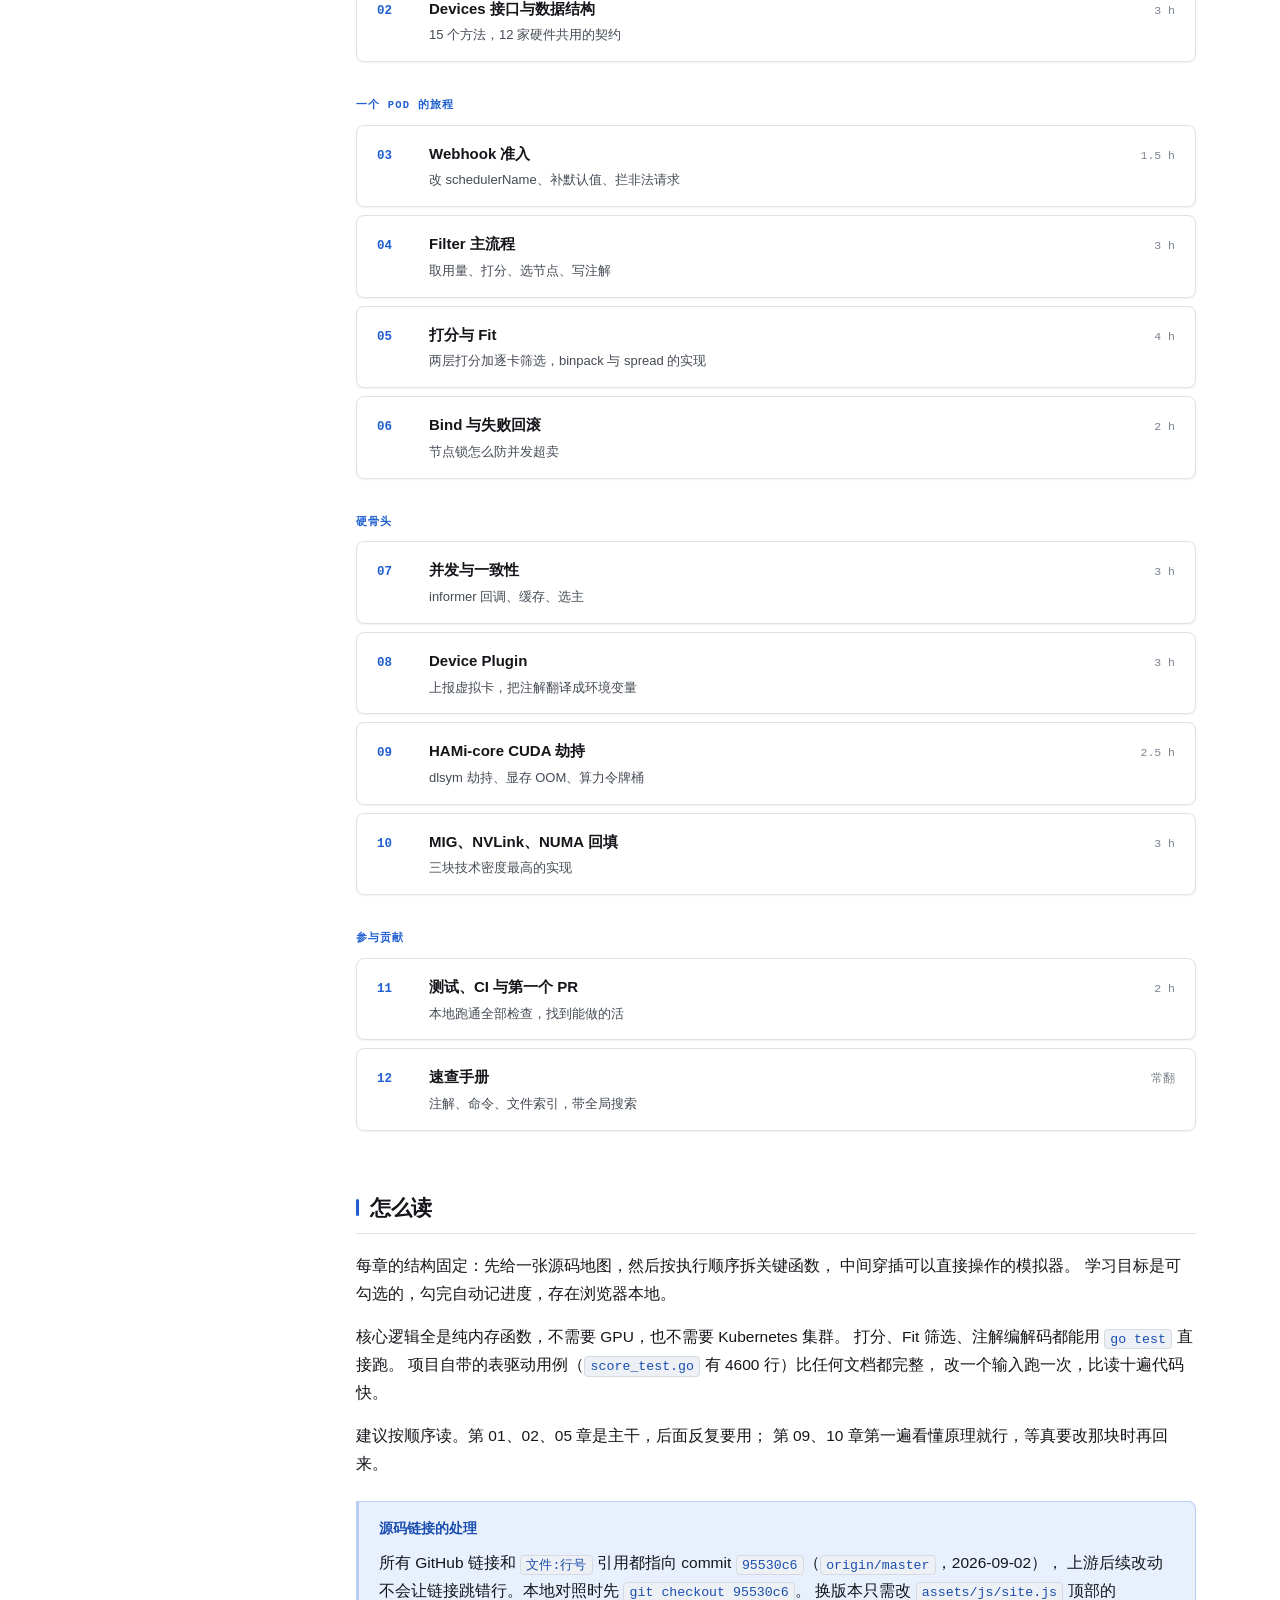
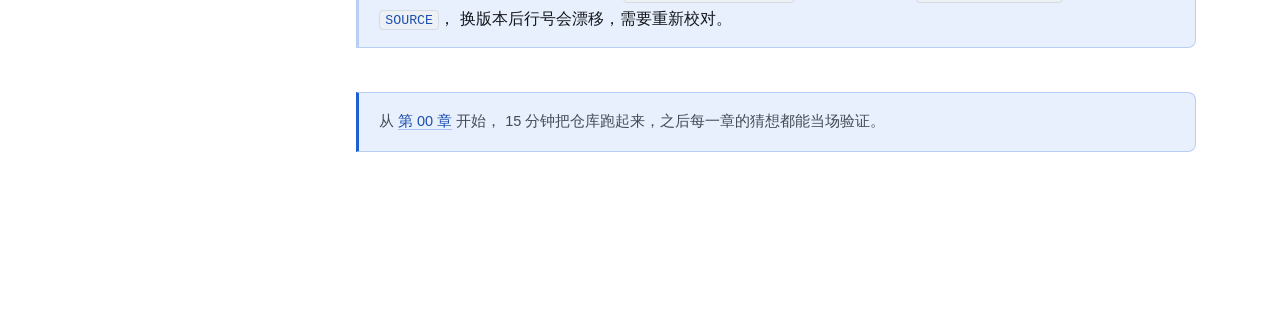
==== commit 51022c1b: "Fix inconsistent terminology, step counts and stale claims" ====
--- a/index.html
+++ b/index.html
@@ -16,13 +16,12 @@
       <h1>HAMi 源码导读</h1>
       <p class="tagline">
         跟着一个 Pod，走完它从 <code>kubectl apply</code> 到在 GPU 上跑起来的全过程。
-        13 章，每段代码都标注了所在文件和行号，GitHub 链接指向同一个 commit。
       </p>
       <div class="meta-chips">
         <span class="chip">版本 <b>v2.10.0</b></span>
         <span class="chip">commit <b>95530c6</b></span>
         <span class="chip">Go 代码 <b>28,000 行</b></span>
-        <span class="chip">代码块 <b>212</b></span>
+        <span class="chip">代码块 <b>214</b></span>
       </div>
     </div>
 
--- a/assets/css/style.css
+++ b/assets/css/style.css
@@ -189,10 +189,20 @@
 }
 
 /* ══ 侧边栏 ══ */
-.brand { flex: none; padding: 0 20px 18px; }
+.brand {
+  flex: none; padding: 0 20px 18px;
+  display: flex; align-items: flex-start; gap: 10px;
+}
 .brand a { text-decoration: none; color: inherit; display: block; border: 0; }
+.brand .brand-home { flex: 1 1 auto; min-width: 0; }
 .brand h1 { font-size: 15px; font-weight: 700; margin: 0 0 3px; letter-spacing: -.015em; }
 .brand .sub { font-size: 11px; color: var(--fg-3); font-family: var(--mono); }
+.brand-gh {
+  flex: 0 0 auto; display: flex !important; align-items: center; justify-content: center;
+  width: 28px; height: 28px; margin-top: -3px; border-radius: 6px;
+  color: var(--fg-3); transition: color .15s, background .15s;
+}
+.brand-gh:hover { color: var(--fg); background: var(--bg-sunken); }
 
 .progress-wrap { flex: none; padding: 0 20px 6px; }
 .progress-bar { height: 3px; background: var(--line); border-radius: 2px; overflow: hidden; }
@@ -279,6 +289,9 @@
   font-family: var(--mono); font-size: .855em;
   background: var(--bg-inset); padding: .14em .4em; border-radius: 4px;
   color: var(--accent-fg); border: 1px solid color-mix(in srgb, var(--line-2) 55%, transparent);
+  /* 长路径（pkg/device-plugin/nvidiadevice/... ）默认只在 - 处断行，
+     窄屏上一段就能把整页撑宽。anywhere 允许任意位置断，且会缩小 min-content 宽度 */
+  overflow-wrap: anywhere;
 }
 a code { color: inherit; border-color: transparent; }
 strong code, b code, th code { color: var(--fg); }
@@ -302,6 +315,7 @@
   font-family: var(--mono); font-size: 11px; color: var(--fg-3);
   flex-wrap: wrap;
 }
+.codeblock > header .path { min-width: 0; overflow-wrap: anywhere; }
 .codeblock > header .path b { color: var(--fg); font-weight: 700; }
 .codeblock > header .spacer { flex: 1 1 auto; }
 .codeblock > header a.gh,
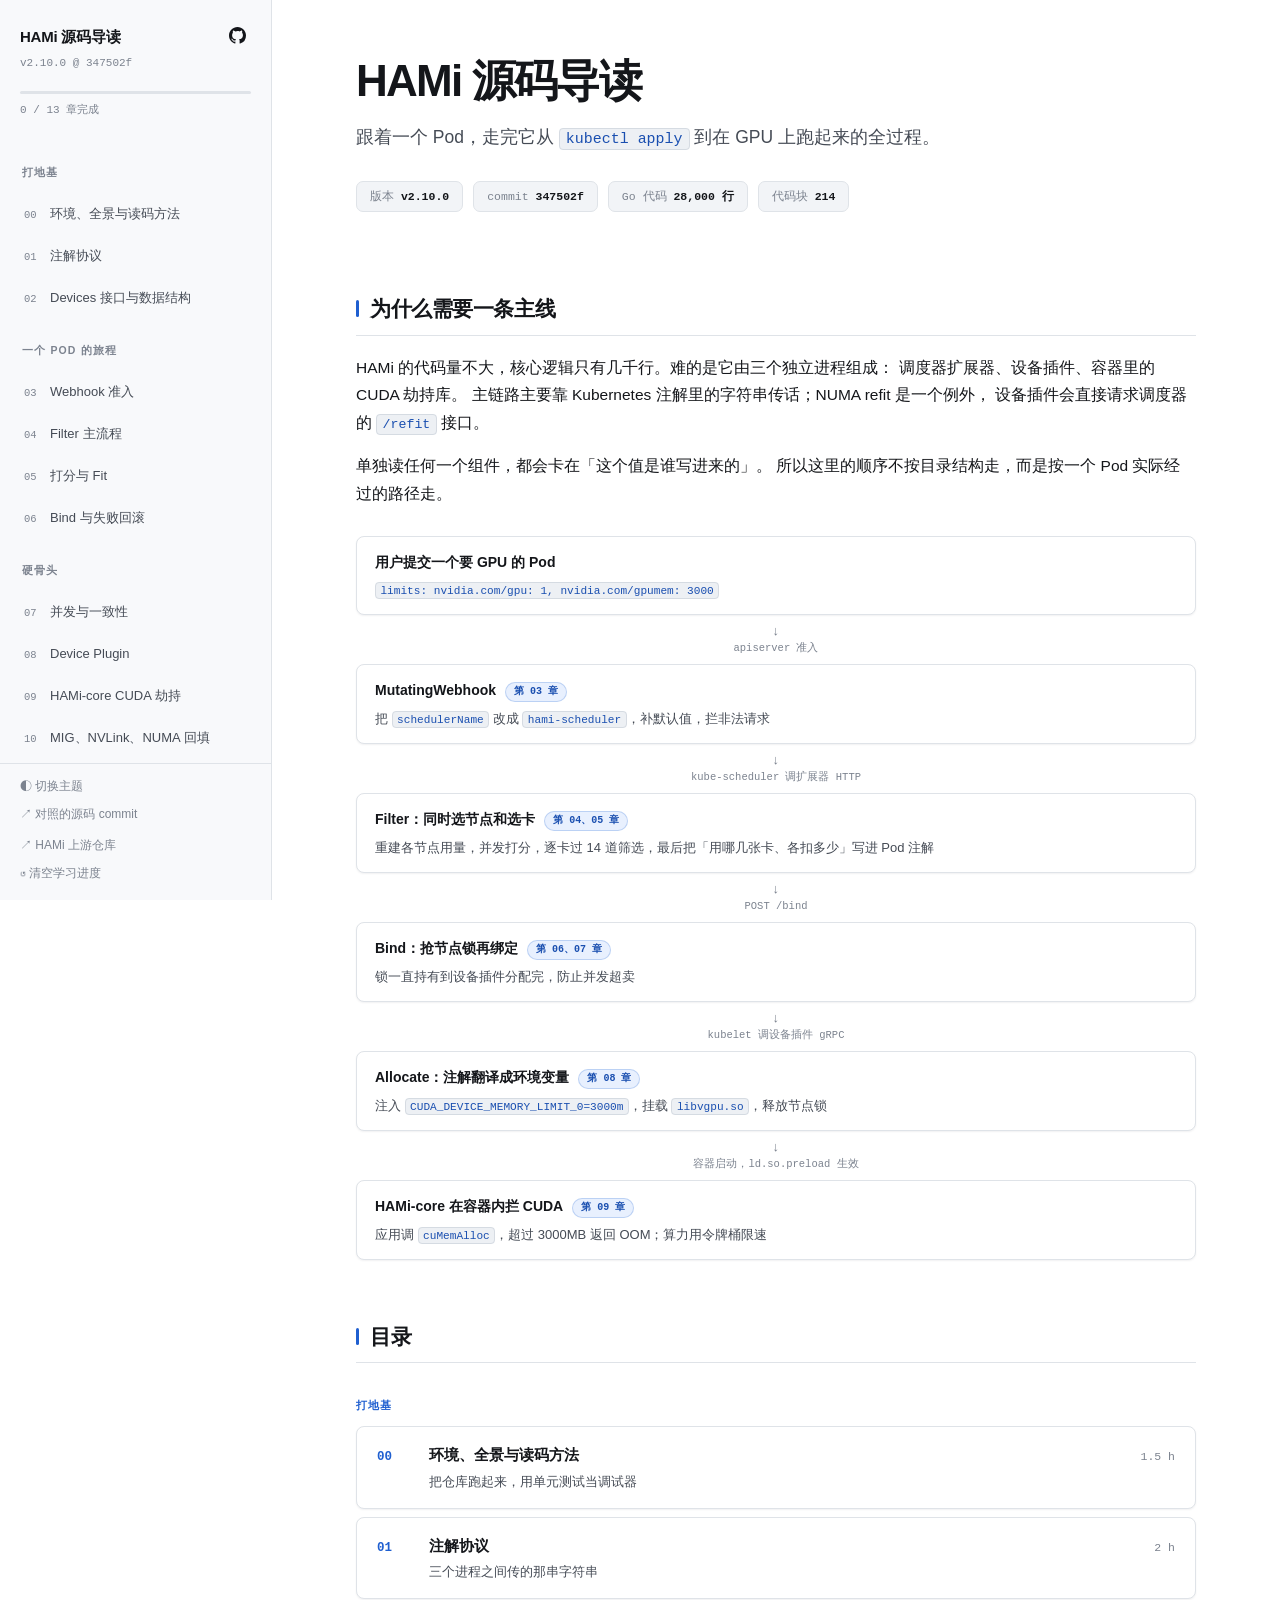
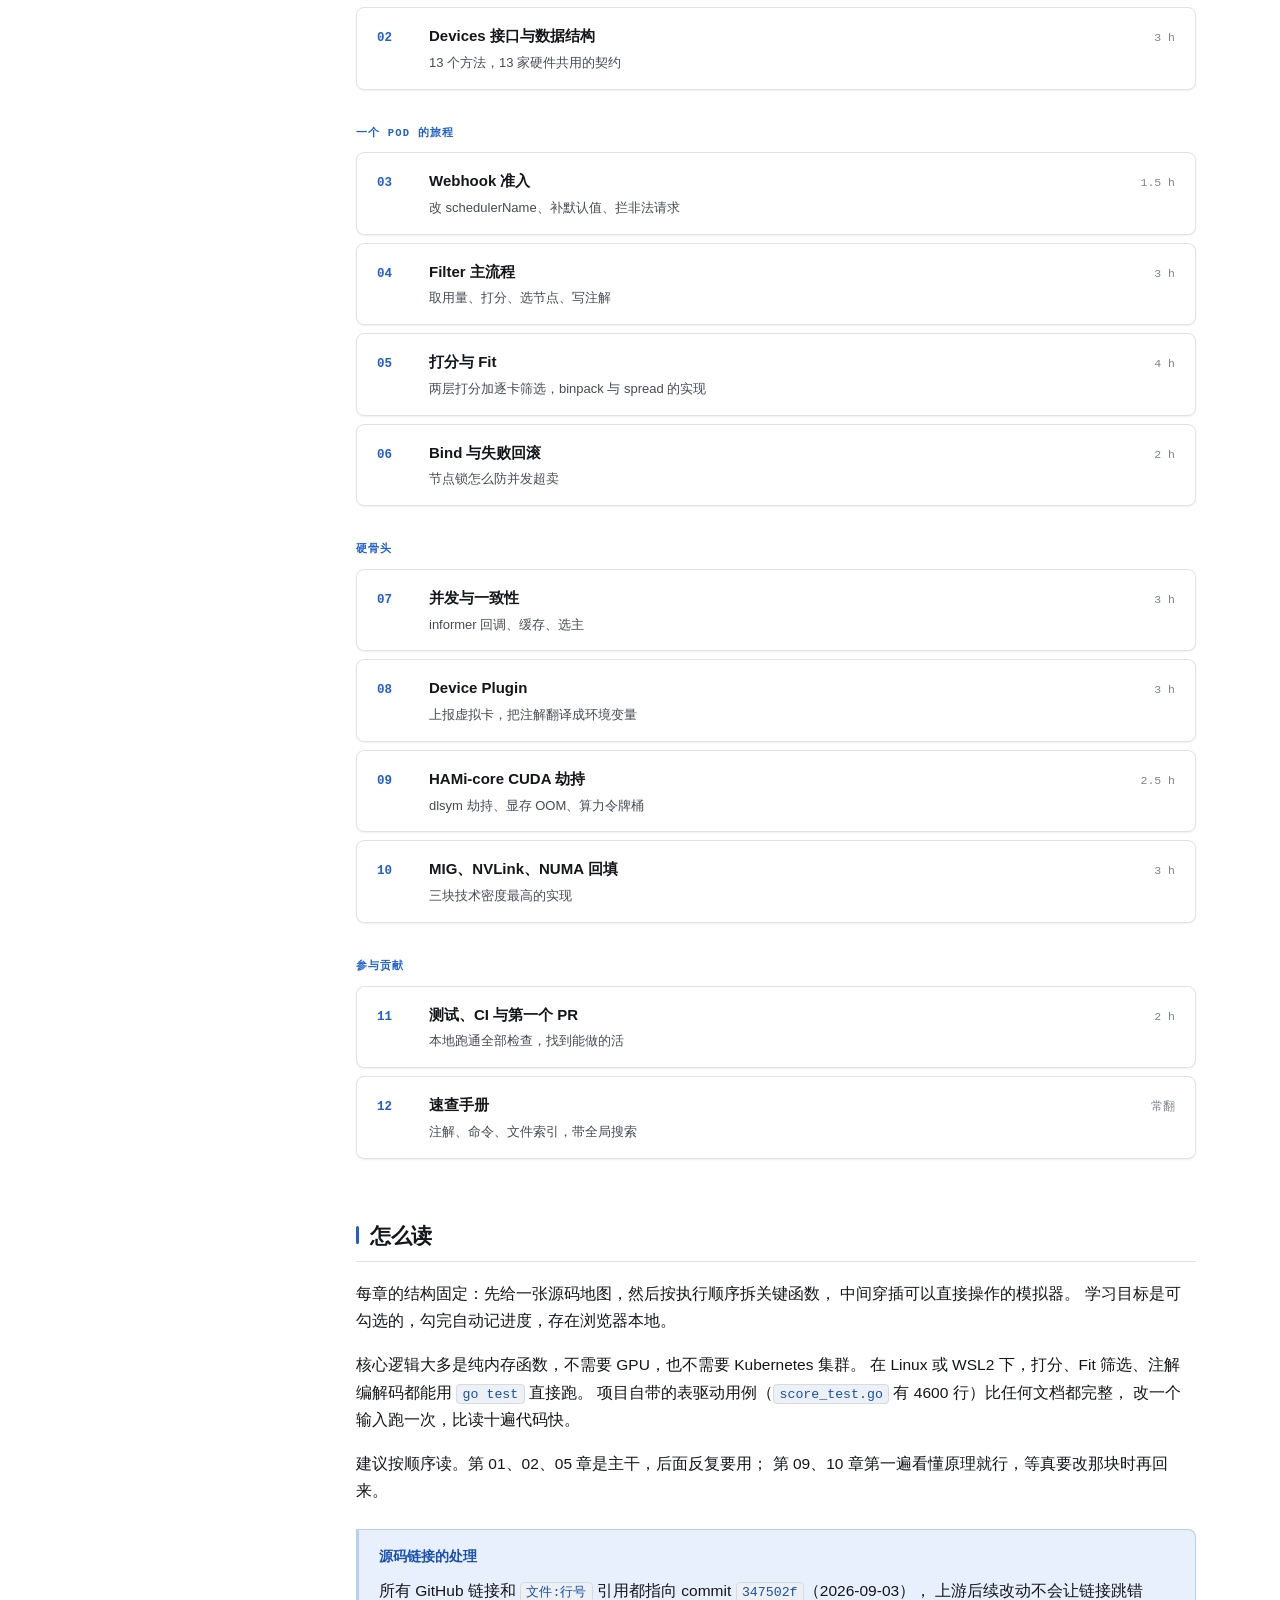
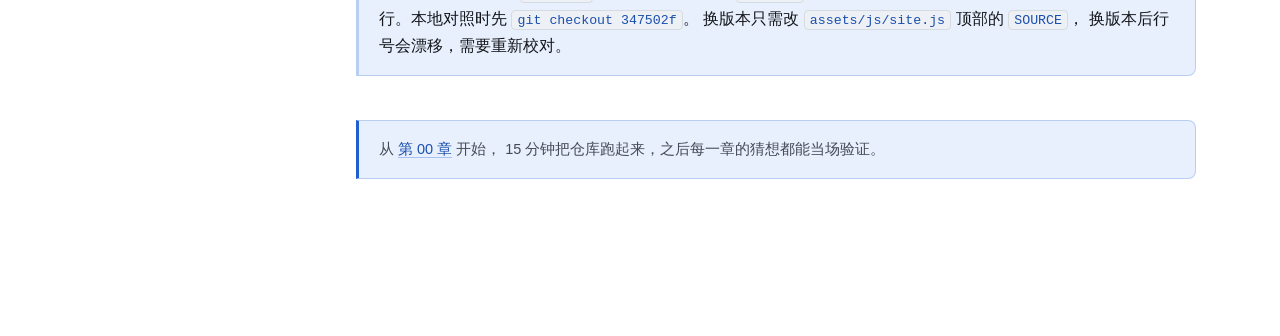
==== commit 88ee5a9c: "fix: align tutorial with HAMi source" ====
--- a/index.html
+++ b/index.html
@@ -19,7 +19,7 @@
       </p>
       <div class="meta-chips">
         <span class="chip">版本 <b>v2.10.0</b></span>
-        <span class="chip">commit <b>95530c6</b></span>
+        <span class="chip">commit <b>347502f</b></span>
         <span class="chip">Go 代码 <b>28,000 行</b></span>
         <span class="chip">代码块 <b>214</b></span>
       </div>
@@ -30,7 +30,8 @@
     <p>
       HAMi 的代码量不大，核心逻辑只有几千行。难的是它由三个独立进程组成：
       调度器扩展器、设备插件、容器里的 CUDA 劫持库。
-      三者不直接通信，全靠 Kubernetes 注解里的字符串传话。
+      主链路主要靠 Kubernetes 注解里的字符串传话；NUMA refit 是一个例外，
+      设备插件会直接请求调度器的 <code>/refit</code> 接口。
     </p>
 
     <p>
@@ -83,8 +84,8 @@
     </p>
 
     <p>
-      核心逻辑全是纯内存函数，不需要 GPU，也不需要 Kubernetes 集群。
-      打分、Fit 筛选、注解编解码都能用 <code>go test</code> 直接跑。
+      核心逻辑大多是纯内存函数，不需要 GPU，也不需要 Kubernetes 集群。
+      在 Linux 或 WSL2 下，打分、Fit 筛选、注解编解码都能用 <code>go test</code> 直接跑。
       项目自带的表驱动用例（<code>score_test.go</code> 有 4600 行）比任何文档都完整，
       改一个输入跑一次，比读十遍代码快。
     </p>
@@ -98,8 +99,8 @@
       <div class="t">源码链接的处理</div>
       <p style="margin-bottom:0">
         所有 GitHub 链接和 <code>文件:行号</code> 引用都指向 commit
-        <code>95530c6</code>（<code>origin/master</code>，2026-09-02），
-        上游后续改动不会让链接跳错行。本地对照时先 <code>git checkout 95530c6</code>。
+        <code>347502f</code>（2026-09-03），
+        上游后续改动不会让链接跳错行。本地对照时先 <code>git checkout 347502f</code>。
         换版本只需改 <code>assets/js/site.js</code> 顶部的 <code>SOURCE</code>，
         换版本后行号会漂移，需要重新校对。
       </p>
